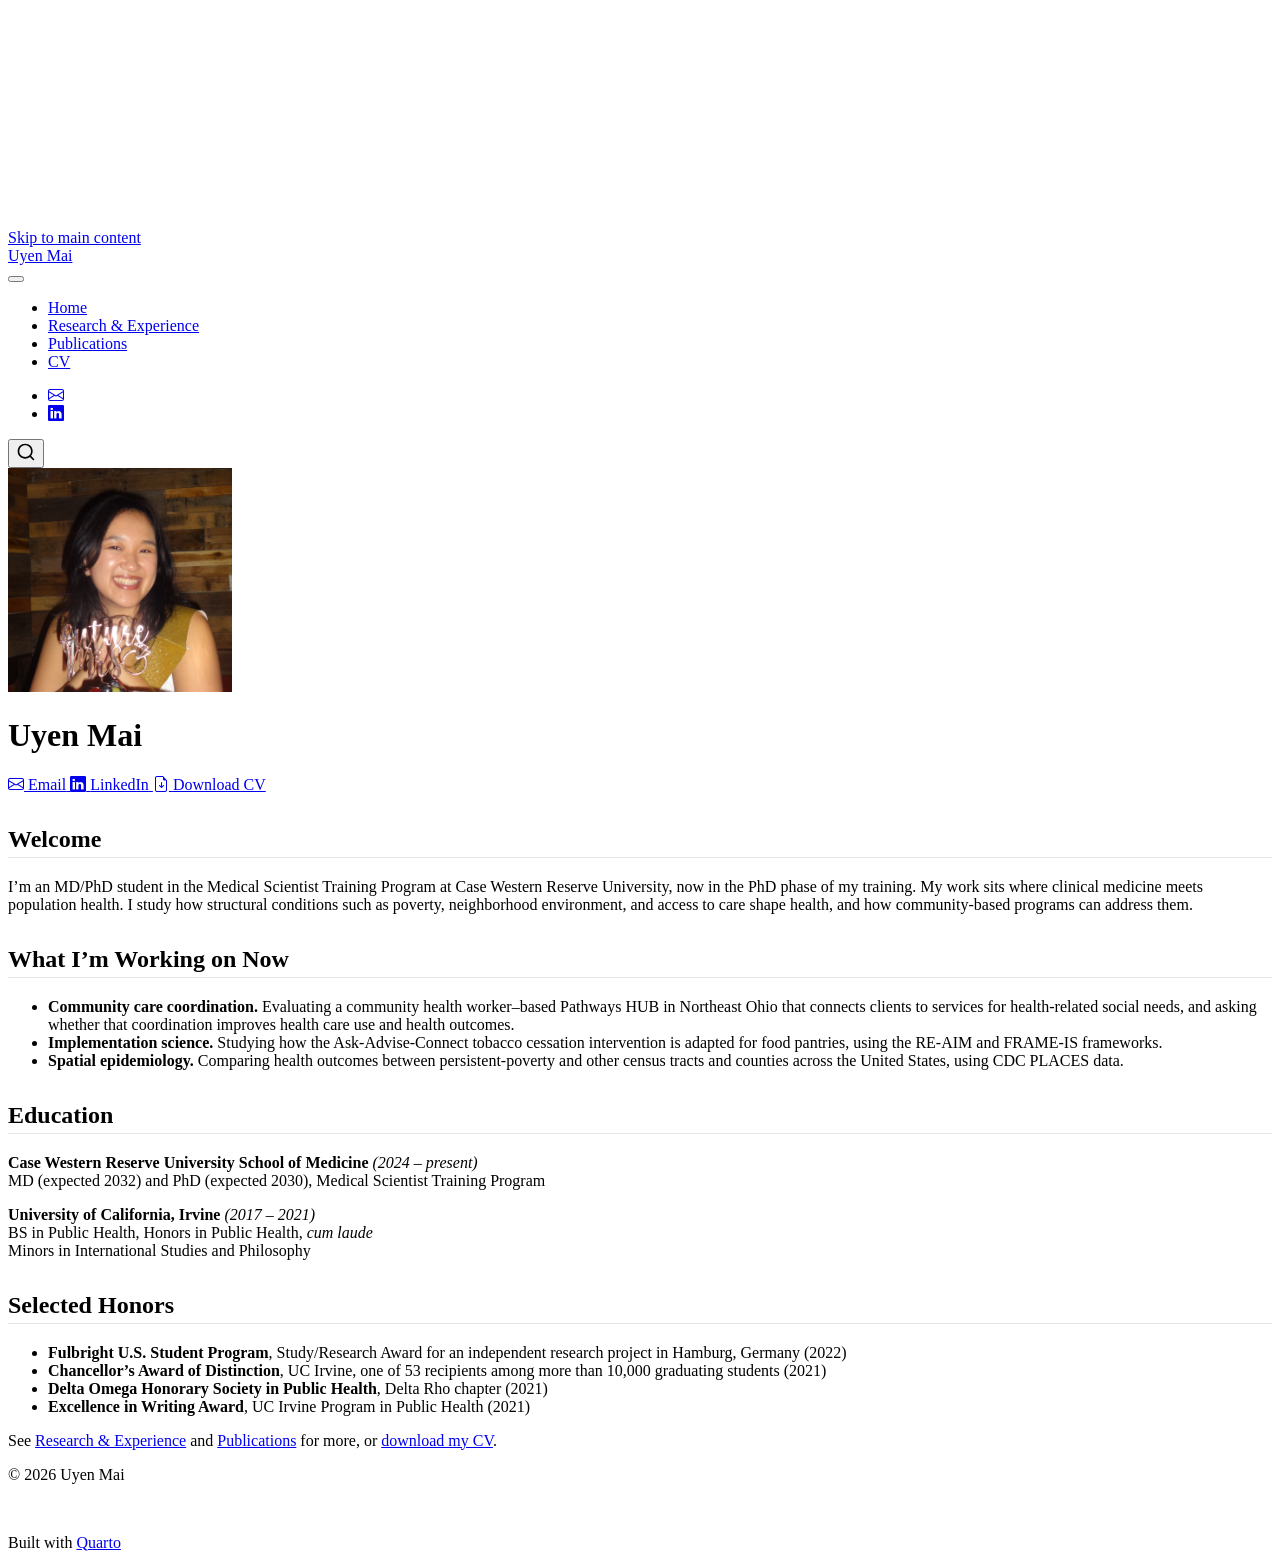
==== docs/index.html @ 264516aa "Add leadership roles, new profile photo, and favicon" ====
<!DOCTYPE html>
<html xmlns="http://www.w3.org/1999/xhtml" lang="en" xml:lang="en"><head>

<meta charset="utf-8">
<meta name="generator" content="quarto-1.11.9">

<meta name="viewport" content="width=device-width, initial-scale=1.0, user-scalable=yes">


<title>Uyen Mai</title>
<style>
/* Default styles provided by pandoc.
** See https://pandoc.org/MANUAL.html#variables-for-html for config info.
*/
span.smallcaps{font-variant: small-caps;}
div.columns{display: flex; gap: 1.5em;}
div.column{flex: auto;}
@media screen {
div.columns{gap: min(4vw, 1.5em);}
div.column{overflow-x: auto;}
}
div.hanging-indent{margin-left: 1.5em; text-indent: -1.5em;}
ul.task-list{list-style: none;}
ul.task-list li input[type="checkbox"] {
  width: 0.8em;
  margin: 0 0.8em 0.2em -1em; /* quarto-specific, see https://github.com/quarto-dev/quarto-cli/issues/4556 */ 
  vertical-align: middle;
}
</style>


<script src="site_libs/quarto-nav/quarto-nav.js"></script>
<script src="site_libs/quarto-nav/headroom.min.js"></script>
<script src="site_libs/clipboard/clipboard.min.js"></script>
<script src="site_libs/quarto-search/autocomplete.umd.js"></script>
<script src="site_libs/quarto-search/fuse.min.js"></script>
<script src="site_libs/quarto-search/quarto-search.js"></script>
<meta name="quarto:offset" content="./">
<link href="./favicon.png" rel="icon" type="image/png">
<script src="site_libs/quarto-html/quarto.js" type="module"></script>
<script src="site_libs/quarto-html/tabsets/tabsets.js" type="module"></script>
<script src="site_libs/quarto-html/scrollable-regions/scrollable-regions.js" type="module"></script>
<script src="site_libs/quarto-html/popper.min.js"></script>
<script src="site_libs/quarto-html/tippy.umd.min.js"></script>
<link href="site_libs/quarto-html/tippy.css" rel="stylesheet">
<link href="site_libs/quarto-html/quarto-syntax-highlighting-63b5708e65d6cd79cd7618c58d0c21e7.css" rel="stylesheet" id="quarto-text-highlighting-styles">
<script src="site_libs/bootstrap/bootstrap.min.js"></script>
<link href="site_libs/bootstrap/bootstrap-icons.css" rel="stylesheet">
<link href="site_libs/bootstrap/bootstrap-d31a0c91b01e363be7b7a36e602e2c70.min.css" rel="stylesheet" append-hash="true" id="quarto-bootstrap" data-mode="light">
<script id="quarto-search-options" type="application/json">{
  "location": "navbar",
  "copy-button": false,
  "collapse-after": 3,
  "panel-placement": "end",
  "type": "overlay",
  "limit": 50,
  "keyboard-shortcut": [
    "f",
    "/",
    "s"
  ],
  "show-item-context": false,
  "language": {
    "search-no-results-text": "No results",
    "search-matching-documents-text": "matching documents",
    "search-copy-link-title": "Copy link to search",
    "search-hide-matches-text": "Hide additional matches",
    "search-more-match-text": "more match in this document",
    "search-more-matches-text": "more matches in this document",
    "search-clear-button-title": "Clear",
    "search-text-placeholder": "",
    "search-detached-cancel-button-title": "Cancel",
    "search-submit-button-title": "Submit",
    "search-label": "Search"
  }
}</script>


<link rel="stylesheet" href="styles.css">
</head>

<body class="nav-fixed fullcontent quarto-light"><a id="quarto-skip-link" class="visually-hidden-focusable" href="#quarto-document-content">Skip to main content</a>

<div id="quarto-search-results"></div>
  <header id="quarto-header" class="headroom fixed-top">
    <nav class="navbar navbar-expand-lg " data-bs-theme="dark" aria-label="Site">
      <div class="navbar-container container-fluid">
      <div class="navbar-brand-container mx-auto">
    <a class="navbar-brand" href="./index.html">
    <span class="navbar-title">Uyen Mai</span>
    </a>
  </div>
          <button class="navbar-toggler" type="button" data-bs-toggle="collapse" data-bs-target="#navbarCollapse" aria-controls="navbarCollapse" aria-expanded="false" aria-label="Toggle navigation" onclick="if (window.quartoToggleHeadroom) { window.quartoToggleHeadroom(); }">
  <span class="navbar-toggler-icon"></span>
</button>
          <div class="collapse navbar-collapse" id="navbarCollapse">
            <ul class="navbar-nav navbar-nav-scroll me-auto">
  <li class="nav-item">
    <a class="nav-link active" href="./index.html" aria-current="page"> 
<span class="menu-text">Home</span></a>
  </li>  
  <li class="nav-item">
    <a class="nav-link" href="./research.html"> 
<span class="menu-text">Research &amp; Experience</span></a>
  </li>  
  <li class="nav-item">
    <a class="nav-link" href="./publications.html"> 
<span class="menu-text">Publications</span></a>
  </li>  
  <li class="nav-item">
    <a class="nav-link" href="./cv.pdf"> 
<span class="menu-text">CV</span></a>
  </li>  
</ul>
            <ul class="navbar-nav navbar-nav-scroll ms-auto">
  <li class="nav-item compact">
    <a class="nav-link" href="mailto:utm@case.edu"> <i class="bi bi-envelope" role="img" aria-label="Email">
</i> 
<span class="menu-text"></span></a>
  </li>  
  <li class="nav-item compact">
    <a class="nav-link" href="https://www.linkedin.com/in/umai/"> <i class="bi bi-linkedin" role="img" aria-label="LinkedIn">
</i> 
<span class="menu-text"></span></a>
  </li>  
</ul>
          </div> <!-- /navcollapse -->
            <div class="quarto-navbar-tools">
</div>
            <div id="quarto-search" class="" title="Search"></div>
      </div> <!-- /container-fluid -->
    </nav>
</header>
<!-- content -->
<div id="quarto-content" class="quarto-container page-columns page-rows-contents page-layout-article page-navbar">
<!-- sidebar -->
<!-- margin-sidebar -->
    
<!-- main -->
<div class="quarto-about-trestles">
  <div class="about-entity">
    <img src="profile.jpg" alt="Photo of Uyen Mai" class="about-image
  round " style="height: 14em; width: 14em;">
<header id="title-block-header" class="quarto-title-block default">
<div class="quarto-title">
<h1 class="title">Uyen Mai</h1>
</div>
<div class="quarto-title-meta">
  </div>
</header>
    <div class="about-links">
  <a href="mailto:utm@case.edu" class="about-link" rel="" target="">
    <i class="bi bi-envelope"></i>
     <span class="about-link-text">Email</span>
  </a>
  <a href="https://www.linkedin.com/in/umai/" class="about-link" rel="" target="">
    <i class="bi bi-linkedin"></i>
     <span class="about-link-text">LinkedIn</span>
  </a>
  <a href="/cv.pdf" class="about-link" rel="" target="">
    <i class="bi bi-file-earmark-arrow-down"></i>
     <span class="about-link-text">Download CV</span>
  </a>
</div>
  </div>
  <div class="about-contents"><main class="content" id="quarto-document-content" tabindex="-1">
<section id="welcome" class="level2">
<h2 data-anchor-id="welcome">Welcome</h2>
<p>I’m an MD/PhD student in the Medical Scientist Training Program at Case Western Reserve University, now in the PhD phase of my training. My work sits where clinical medicine meets population health. I study how structural conditions such as poverty, neighborhood environment, and access to care shape health, and how community-based programs can address them.</p>
</section>
<section id="what-im-working-on-now" class="level2">
<h2 data-anchor-id="what-im-working-on-now">What I’m Working on Now</h2>
<ul>
<li><strong>Community care coordination.</strong> Evaluating a community health worker–based Pathways HUB in Northeast Ohio that connects clients to services for health-related social needs, and asking whether that coordination improves health care use and health outcomes.</li>
<li><strong>Implementation science.</strong> Studying how the Ask-Advise-Connect tobacco cessation intervention is adapted for food pantries, using the RE-AIM and FRAME-IS frameworks.</li>
<li><strong>Spatial epidemiology.</strong> Comparing health outcomes between persistent-poverty and other census tracts and counties across the United States, using CDC PLACES data.</li>
</ul>
</section>
<section id="education" class="level2">
<h2 data-anchor-id="education">Education</h2>
<p><strong>Case Western Reserve University School of Medicine</strong> <em>(2024 – present)</em><br>
MD (expected 2032) and PhD (expected 2030), Medical Scientist Training Program</p>
<p><strong>University of California, Irvine</strong> <em>(2017 – 2021)</em><br>
BS in Public Health, Honors in Public Health, <em>cum laude</em><br>
Minors in International Studies and Philosophy</p>
</section>
<section id="selected-honors" class="level2">
<h2 data-anchor-id="selected-honors">Selected Honors</h2>
<ul>
<li><strong>Fulbright U.S. Student Program</strong>, Study/Research Award for an independent research project in Hamburg, Germany (2022)</li>
<li><strong>Chancellor’s Award of Distinction</strong>, UC Irvine, one of 53 recipients among more than 10,000 graduating students (2021)</li>
<li><strong>Delta Omega Honorary Society in Public Health</strong>, Delta Rho chapter (2021)</li>
<li><strong>Excellence in Writing Award</strong>, UC Irvine Program in Public Health (2021)</li>
</ul>
<p>See <a href="./research.html">Research &amp; Experience</a> and <a href="./publications.html">Publications</a> for more, or <a href="cv.pdf">download my CV</a>.</p>


</section>
</main></div>
</div>
 <!-- /main -->
<script id="quarto-html-after-body" type="application/javascript">
  window.document.addEventListener("DOMContentLoaded", function (event) {
    const isCodeAnnotation = (el) => {
      for (const clz of el.classList) {
        if (clz.startsWith('code-annotation-')) {                     
          return true;
        }
      }
      return false;
    }
    const onCopySuccess = function(e) {
      // button target
      const button = e.trigger;
      // don't keep focus
      button.blur();
      // flash "checked"
      button.classList.add('code-copy-button-checked');
      var currentTitle = button.getAttribute("title");
      button.setAttribute("title", "Copied!");
      let tooltip;
      if (window.bootstrap) {
        button.setAttribute("data-bs-toggle", "tooltip");
        button.setAttribute("data-bs-placement", "left");
        button.setAttribute("data-bs-title", "Copied!");
        tooltip = new bootstrap.Tooltip(button, 
          { trigger: "manual", 
            customClass: "code-copy-button-tooltip",
            offset: [0, -8]});
        tooltip.show();    
      }
      setTimeout(function() {
        if (tooltip) {
          tooltip.hide();
          button.removeAttribute("data-bs-title");
          button.removeAttribute("data-bs-toggle");
          button.removeAttribute("data-bs-placement");
        }
        button.setAttribute("title", currentTitle);
        button.classList.remove('code-copy-button-checked');
      }, 1000);
      // clear code selection
      e.clearSelection();
    }
    const getTextToCopy = function(trigger) {
      const outerScaffold = trigger.parentElement.cloneNode(true);
      const codeEl = outerScaffold.querySelector('code');
      for (const childEl of codeEl.children) {
        if (isCodeAnnotation(childEl)) {
          childEl.remove();
        }
      }
      return codeEl.innerText;
    }
    const clipboard = new window.ClipboardJS('.code-copy-button:not([data-in-quarto-modal])', {
      text: getTextToCopy
    });
    clipboard.on('success', onCopySuccess);
    if (window.document.getElementById('quarto-embedded-source-code-modal')) {
      const clipboardModal = new window.ClipboardJS('.code-copy-button[data-in-quarto-modal]', {
        text: getTextToCopy,
        container: window.document.getElementById('quarto-embedded-source-code-modal')
      });
      clipboardModal.on('success', onCopySuccess);
    }
      var localhostRegex = new RegExp(/^(?:http|https):\/\/localhost\:?[0-9]*\//);
      var mailtoRegex = new RegExp(/^mailto:/);
        var filterRegex = new RegExp('/' + window.location.host + '/');
      var isInternal = (href) => {
          return filterRegex.test(href) || localhostRegex.test(href) || mailtoRegex.test(href);
      }
      // Inspect non-navigation links and adorn them if external
      window.quartoDecorateExternalLinks = function (root) {
     var links = (root || window.document).querySelectorAll('a[href]:not(.nav-link):not(.navbar-brand):not(.toc-action):not(.sidebar-link):not(.sidebar-item-toggle):not(.pagination-link):not(.no-external):not([aria-hidden]):not(.dropdown-item):not(.quarto-navigation-tool):not(.about-link)');
      for (var i=0; i<links.length; i++) {
        const link = links[i];
        if (!isInternal(link.href)) {
          // undo the damage that might have been done by quarto-nav.js in the case of
          // links that we want to consider external
          if (link.dataset.originalHref !== undefined) {
            link.href = link.dataset.originalHref;
          }
          if (!link.classList.contains('no-external-icon')) {
          }
        }
      }
      };
      window.quartoDecorateExternalLinks(window.document);
    // Esc closes the popup (WCAG 1.4.13) and focus leaving both trigger and
    // popup closes it (WCAG 2.4.11); tippy handles neither for interactive popups.
    const hideOnEscAndFocusOut = {
      name: 'hideOnEscAndFocusOut',
      defaultValue: true,
      fn(instance) {
        const dismiss = () => {
          // A show scheduled by the trigger delay would otherwise reopen it
          instance.clearDelayTimeouts();
          instance.hide();
        };
        const onKeyDown = (event) => {
          if (event.key !== 'Escape') {
            return;
          }
          // Keep Esc from also reaching page handlers (e.g. reveal.js overview),
          // except an open reveal.js slide menu, which Esc should close too.
          // The menu handles keys only when its keyboard option is on.
          const menuHandlesEsc = window.Reveal?.getPlugin?.('menu')?.isOpen() &&
            window.Reveal.getConfig().menu?.keyboard !== false;
          if (!menuHandlesEsc) {
            event.stopPropagation();
          }
          if (instance.popper.contains(window.document.activeElement)) {
            // Disabled while refocusing so the focus trigger does not reopen it
            instance.disable();
            instance.reference.focus();
            instance.enable();
          }
          dismiss();
        };
        const onFocusOut = (event) => {
          const target = event.relatedTarget;
          if (target && !instance.reference.contains(target) &&
              !instance.popper.contains(target)) {
            dismiss();
          }
        };
        // On the trigger too: a click trigger (code-annotations: select) has no
        // blur handling. Attached for the instance's lifetime so leaving the
        // trigger also cancels a show still pending on the trigger delay.
        instance.reference.addEventListener('focusout', onFocusOut);
        return {
          onShow() {
            window.document.addEventListener('keydown', onKeyDown, true);
            instance.popper.addEventListener('focusout', onFocusOut);
          },
          onHide() {
            window.document.removeEventListener('keydown', onKeyDown, true);
            instance.popper.removeEventListener('focusout', onFocusOut);
          },
          onDestroy() {
            instance.reference.removeEventListener('focusout', onFocusOut);
          },
        };
      },
    };
    function tippyHover(el, contentFn, onTriggerFn, onUntriggerFn) {
      const config = {
        allowHTML: true,
        maxWidth: 500,
        delay: 100,
        arrow: false,
        appendTo: function(el) {
            return el.parentElement;
        },
        interactive: true,
        interactiveBorder: 10,
        theme: 'quarto',
        placement: 'bottom-start',
        plugins: [hideOnEscAndFocusOut],
      };
      if (contentFn) {
        config.content = contentFn;
      }
      if (onTriggerFn) {
        config.onTrigger = onTriggerFn;
      }
      if (onUntriggerFn) {
        config.onUntrigger = onUntriggerFn;
      }
      window.tippy(el, config); 
    }
    const noterefs = window.document.querySelectorAll('a[role="doc-noteref"]');
    for (var i=0; i<noterefs.length; i++) {
      const ref = noterefs[i];
      tippyHover(ref, function() {
        // use id or data attribute instead here
        let href = ref.getAttribute('data-footnote-href') || ref.getAttribute('href');
        try { href = new URL(href).hash; } catch {}
        const id = href.replace(/^#\/?/, "");
        const note = window.document.getElementById(id);
        if (note) {
          return note.innerHTML;
        } else {
          return "";
        }
      });
    }
    const xrefs = window.document.querySelectorAll('a.quarto-xref');
    const processXRef = (id, note) => {
      // Strip column container classes
      const stripColumnClz = (el) => {
        el.classList.remove("page-full", "page-columns");
        if (el.children) {
          for (const child of el.children) {
            stripColumnClz(child);
          }
        }
      }
      stripColumnClz(note)
      if (id === null || id.startsWith('sec-')) {
        // Special case sections, only their first couple elements
        const container = document.createElement("div");
        if (note.children && note.children.length > 2) {
          container.appendChild(note.children[0].cloneNode(true));
          for (let i = 1; i < note.children.length; i++) {
            const child = note.children[i];
            if (child.tagName === "P" && child.innerText === "") {
              continue;
            } else {
              container.appendChild(child.cloneNode(true));
              break;
            }
          }
          if (window.Quarto?.typesetMath) {
            window.Quarto.typesetMath(container);
          }
          return container.innerHTML
        } else {
          if (window.Quarto?.typesetMath) {
            window.Quarto.typesetMath(note);
          }
          return note.innerHTML;
        }
      } else {
        // Remove any anchor links if they are present
        const anchorLink = note.querySelector('a.anchorjs-link');
        if (anchorLink) {
          anchorLink.remove();
        }
        if (window.Quarto?.typesetMath) {
          window.Quarto.typesetMath(note);
        }
        if (note.classList.contains("callout")) {
          return note.outerHTML;
        } else {
          return note.innerHTML;
        }
      }
    }
    for (var i=0; i<xrefs.length; i++) {
      const xref = xrefs[i];
      tippyHover(xref, undefined, function(instance) {
        instance.disable();
        let url = xref.getAttribute('href');
        let hash = undefined; 
        if (url.startsWith('#')) {
          hash = url;
        } else {
          try { hash = new URL(url).hash; } catch {}
        }
        if (hash) {
          const id = hash.replace(/^#\/?/, "");
          const note = window.document.getElementById(id);
          if (note !== null) {
            try {
              const html = processXRef(id, note.cloneNode(true));
              instance.setContent(html);
            } finally {
              instance.enable();
              instance.show();
            }
          } else {
            // See if we can fetch this
            fetch(url.split('#')[0])
            .then(res => res.text())
            .then(html => {
              const parser = new DOMParser();
              const htmlDoc = parser.parseFromString(html, "text/html");
              const note = htmlDoc.getElementById(id);
              if (note !== null) {
                const html = processXRef(id, note);
                instance.setContent(html);
              } 
            }).finally(() => {
              instance.enable();
              instance.show();
            });
          }
        } else {
          // See if we can fetch a full url (with no hash to target)
          // This is a special case and we should probably do some content thinning / targeting
          fetch(url)
          .then(res => res.text())
          .then(html => {
            const parser = new DOMParser();
            const htmlDoc = parser.parseFromString(html, "text/html");
            const note = htmlDoc.querySelector('main.content');
            if (note !== null) {
              // This should only happen for chapter cross references
              // (since there is no id in the URL)
              // remove the first header
              if (note.children.length > 0 && note.children[0].tagName === "HEADER") {
                note.children[0].remove();
              }
              const html = processXRef(null, note);
              instance.setContent(html);
            } 
          }).finally(() => {
            instance.enable();
            instance.show();
          });
        }
      }, function(instance) {
      });
    }
        let selectedAnnoteEl;
        const selectorForAnnotation = ( cell, annotation) => {
          let cellAttr = 'data-code-cell="' + cell + '"';
          let lineAttr = 'data-code-annotation="' +  annotation + '"';
          const selector = 'span[' + cellAttr + '][' + lineAttr + ']';
          return selector;
        }
        const selectCodeLines = (annoteEl) => {
          const doc = window.document;
          const targetCell = annoteEl.getAttribute("data-target-cell");
          const targetAnnotation = annoteEl.getAttribute("data-target-annotation");
          const annoteSpan = window.document.querySelector(selectorForAnnotation(targetCell, targetAnnotation));
          const lines = annoteSpan.getAttribute("data-code-lines").split(",");
          const lineIds = lines.map((line) => {
            return targetCell + "-" + line;
          })
          // Each band is positioned against its own containing block, which is
          // not the offsetParent of the lines, so place it from client rects.
          const placeBand = (band, firstEl, lastEl, codeBlock) => {
            const container = band.offsetParent;
            if (container === null) {
              return;
            }
            const containerRect = container.getBoundingClientRect();
            // Reveal.js scales slides with a transform, so convert client
            // pixels back to the CSS pixels of the container.
            const scale = containerRect.height / container.offsetHeight || 1;
            const firstRect = firstEl.getBoundingClientRect();
            const lastRect = lastEl.getBoundingClientRect();
            const top = (firstRect.top - containerRect.top) / scale - container.clientTop + container.scrollTop;
            const height = (lastRect.bottom - firstRect.top) / scale;
            band.style.top = top - 2 + "px";
            band.style.height = height + 4 + "px";
            if (codeBlock) {
              // Without the copy button wrapper, the containing block is wider
              // than the code block, so span the code block explicitly.
              const blockRect = codeBlock.getBoundingClientRect();
              band.style.left = (blockRect.left - containerRect.left) / scale - container.clientLeft + container.scrollLeft + "px";
              band.style.width = blockRect.width / scale + "px";
            }
          };
          if (lineIds.length > 0) {
            const el = window.document.getElementById(lineIds[0]);
            const lastEl = window.document.getElementById(lineIds[lineIds.length - 1]);
            const parent = el.parentElement.parentElement;
            // cook up a div (if necessary) and position it
            let div = window.document.getElementById("code-annotation-line-highlight");
            if (div === null) {
              div = window.document.createElement("div");
              div.setAttribute("id", "code-annotation-line-highlight");
              div.style.position = 'absolute';
              parent.appendChild(div);
            }
            placeBand(div, el, lastEl, parent.closest("div.sourceCode") || parent);
            let gutterDiv = window.document.getElementById("code-annotation-line-highlight-gutter");
            if (gutterDiv === null) {
              gutterDiv = window.document.createElement("div");
              gutterDiv.setAttribute("id", "code-annotation-line-highlight-gutter");
              gutterDiv.style.position = 'absolute';
              const codeCell = window.document.getElementById(targetCell);
              const gutter = codeCell.querySelector('.code-annotation-gutter');
              gutter.appendChild(gutterDiv);
            }
            placeBand(gutterDiv, el, lastEl);
            selectedAnnoteEl = annoteEl;
          }
        };
        const unselectCodeLines = () => {
          const elementsIds = ["code-annotation-line-highlight", "code-annotation-line-highlight-gutter"];
          elementsIds.forEach((elId) => {
            const div = window.document.getElementById(elId);
            if (div) {
              div.remove();
            }
          });
          selectedAnnoteEl = undefined;
        };
          // Handle positioning of the toggle
      window.addEventListener(
        "resize",
        throttle(() => {
          elRect = undefined;
          if (selectedAnnoteEl) {
            selectCodeLines(selectedAnnoteEl);
          }
        }, 10)
      );
      function throttle(fn, ms) {
      let throttle = false;
      let timer;
        return (...args) => {
          if(!throttle) { // first call gets through
              fn.apply(this, args);
              throttle = true;
          } else { // all the others get throttled
              if(timer) clearTimeout(timer); // cancel #2
              timer = setTimeout(() => {
                fn.apply(this, args);
                timer = throttle = false;
              }, ms);
          }
        };
      }
        // Attach click handler to the DT
        const annoteDls = window.document.querySelectorAll('dt[data-target-cell]');
        for (const annoteDlNode of annoteDls) {
          annoteDlNode.addEventListener('click', (event) => {
            const clickedEl = event.target;
            if (clickedEl !== selectedAnnoteEl) {
              unselectCodeLines();
              const activeEl = window.document.querySelector('dt[data-target-cell].code-annotation-active');
              if (activeEl) {
                activeEl.classList.remove('code-annotation-active');
              }
              selectCodeLines(clickedEl);
              clickedEl.classList.add('code-annotation-active');
            } else {
              // Unselect the line
              unselectCodeLines();
              clickedEl.classList.remove('code-annotation-active');
            }
          });
        }
    const findCites = (el) => {
      const parentEl = el.parentElement;
      if (parentEl) {
        const cites = parentEl.dataset.cites;
        if (cites) {
          return {
            el,
            cites: cites.split(' ')
          };
        } else {
          return findCites(el.parentElement)
        }
      } else {
        return undefined;
      }
    };
    var bibliorefs = window.document.querySelectorAll('a[role="doc-biblioref"]');
    for (var i=0; i<bibliorefs.length; i++) {
      const ref = bibliorefs[i];
      const citeInfo = findCites(ref);
      if (citeInfo) {
        tippyHover(citeInfo.el, function() {
          var popup = window.document.createElement('div');
          citeInfo.cites.forEach(function(cite) {
            var citeDiv = window.document.createElement('div');
            citeDiv.classList.add('hanging-indent');
            citeDiv.classList.add('csl-entry');
            var biblioDiv = window.document.getElementById('ref-' + cite);
            if (biblioDiv) {
              citeDiv.innerHTML = biblioDiv.innerHTML;
            }
            popup.appendChild(citeDiv);
          });
          return popup.innerHTML;
        });
      }
    }
  });
  </script>
  <script type="application/javascript">
  window.quartoScrollableRegionsLabels = {"code":"Scrollable code","output":"Scrollable output"};
  </script>
</div> <!-- /content -->
<footer class="footer">
  <div class="nav-footer">
    <div class="nav-footer-left">
<p>© 2026 Uyen Mai</p>
</div>   
    <div class="nav-footer-center">
      &nbsp;
    </div>
    <div class="nav-footer-right">
<p>Built with <a href="https://quarto.org">Quarto</a></p>
</div>
  </div>
</footer>




</body></html>
---- docs/site_libs/quarto-html/tippy.css ----
.tippy-box[data-animation=fade][data-state=hidden]{opacity:0}[data-tippy-root]{max-width:calc(100vw - 10px)}.tippy-box{position:relative;background-color:#333;color:#fff;border-radius:4px;font-size:14px;line-height:1.4;white-space:normal;outline:0;transition-property:transform,visibility,opacity}.tippy-box[data-placement^=top]>.tippy-arrow{bottom:0}.tippy-box[data-placement^=top]>.tippy-arrow:before{bottom:-7px;left:0;border-width:8px 8px 0;border-top-color:initial;transform-origin:center top}.tippy-box[data-placement^=bottom]>.tippy-arrow{top:0}.tippy-box[data-placement^=bottom]>.tippy-arrow:before{top:-7px;left:0;border-width:0 8px 8px;border-bottom-color:initial;transform-origin:center bottom}.tippy-box[data-placement^=left]>.tippy-arrow{right:0}.tippy-box[data-placement^=left]>.tippy-arrow:before{border-width:8px 0 8px 8px;border-left-color:initial;right:-7px;transform-origin:center left}.tippy-box[data-placement^=right]>.tippy-arrow{left:0}.tippy-box[data-placement^=right]>.tippy-arrow:before{left:-7px;border-width:8px 8px 8px 0;border-right-color:initial;transform-origin:center right}.tippy-box[data-inertia][data-state=visible]{transition-timing-function:cubic-bezier(.54,1.5,.38,1.11)}.tippy-arrow{width:16px;height:16px;color:#333}.tippy-arrow:before{content:"";position:absolute;border-color:transparent;border-style:solid}.tippy-content{position:relative;padding:5px 9px;z-index:1}
---- docs/site_libs/quarto-html/quarto-syntax-highlighting-63b5708e65d6cd79cd7618c58d0c21e7.css ----
/* quarto syntax highlight colors */
:root {
  --quarto-hl-ot-color: #003B4F;
  --quarto-hl-at-color: #657422;
  --quarto-hl-ss-color: #20794D;
  --quarto-hl-an-color: #5E5E5E;
  --quarto-hl-fu-color: #4758AB;
  --quarto-hl-st-color: #20794D;
  --quarto-hl-cf-color: #003B4F;
  --quarto-hl-op-color: #5E5E5E;
  --quarto-hl-er-color: #AD0000;
  --quarto-hl-bn-color: #AD0000;
  --quarto-hl-al-color: #AD0000;
  --quarto-hl-va-color: #111111;
  --quarto-hl-bu-color: inherit;
  --quarto-hl-ex-color: inherit;
  --quarto-hl-pp-color: #AD0000;
  --quarto-hl-in-color: #5E5E5E;
  --quarto-hl-vs-color: #20794D;
  --quarto-hl-wa-color: #5E5E5E;
  --quarto-hl-do-color: #5E5E5E;
  --quarto-hl-im-color: #00769E;
  --quarto-hl-ch-color: #20794D;
  --quarto-hl-dt-color: #AD0000;
  --quarto-hl-fl-color: #AD0000;
  --quarto-hl-co-color: #5E5E5E;
  --quarto-hl-cv-color: #5E5E5E;
  --quarto-hl-cn-color: #8f5902;
  --quarto-hl-sc-color: #5E5E5E;
  --quarto-hl-dv-color: #AD0000;
  --quarto-hl-kw-color: #003B4F;
}

/* other quarto variables */
:root {
  --quarto-font-monospace: SFMono-Regular, Menlo, Monaco, Consolas, "Liberation Mono", "Courier New", monospace;
}

/* syntax highlight based on Pandoc's rules */
pre > code.sourceCode > span {
  color: #003B4F;
}

code.sourceCode > span {
  color: #003B4F;
}

div.sourceCode,
div.sourceCode pre.sourceCode {
  color: #003B4F;
}

/* Normal */
code span {
  color: #003B4F;
}

/* Alert */
code span.al {
  color: #AD0000;
  font-style: inherit;
}

/* Annotation */
code span.an {
  color: #5E5E5E;
  font-style: inherit;
}

/* Attribute */
code span.at {
  color: #657422;
  font-style: inherit;
}

/* BaseN */
code span.bn {
  color: #AD0000;
  font-style: inherit;
}

/* BuiltIn */
code span.bu {
  font-style: inherit;
}

/* ControlFlow */
code span.cf {
  color: #003B4F;
  font-weight: bold;
  font-style: inherit;
}

/* Char */
code span.ch {
  color: #20794D;
  font-style: inherit;
}

/* Constant */
code span.cn {
  color: #8f5902;
  font-style: inherit;
}

/* Comment */
code span.co {
  color: #5E5E5E;
  font-style: inherit;
}

/* CommentVar */
code span.cv {
  color: #5E5E5E;
  font-style: italic;
}

/* Documentation */
code span.do {
  color: #5E5E5E;
  font-style: italic;
}

/* DataType */
code span.dt {
  color: #AD0000;
  font-style: inherit;
}

/* DecVal */
code span.dv {
  color: #AD0000;
  font-style: inherit;
}

/* Error */
code span.er {
  color: #AD0000;
  font-style: inherit;
}

/* Extension */
code span.ex {
  font-style: inherit;
}

/* Float */
code span.fl {
  color: #AD0000;
  font-style: inherit;
}

/* Function */
code span.fu {
  color: #4758AB;
  font-style: inherit;
}

/* Import */
code span.im {
  color: #00769E;
  font-style: inherit;
}

/* Information */
code span.in {
  color: #5E5E5E;
  font-style: inherit;
}

/* Keyword */
code span.kw {
  color: #003B4F;
  font-weight: bold;
  font-style: inherit;
}

/* Operator */
code span.op {
  color: #5E5E5E;
  font-style: inherit;
}

/* Other */
code span.ot {
  color: #003B4F;
  font-style: inherit;
}

/* Preprocessor */
code span.pp {
  color: #AD0000;
  font-style: inherit;
}

/* SpecialChar */
code span.sc {
  color: #5E5E5E;
  font-style: inherit;
}

/* SpecialString */
code span.ss {
  color: #20794D;
  font-style: inherit;
}

/* String */
code span.st {
  color: #20794D;
  font-style: inherit;
}

/* Variable */
code span.va {
  color: #111111;
  font-style: inherit;
}

/* VerbatimString */
code span.vs {
  color: #20794D;
  font-style: inherit;
}

/* Warning */
code span.wa {
  color: #5E5E5E;
  font-style: italic;
}

.prevent-inlining {
  content: "</";
}

/*# sourceMappingURL=054cc16b9e9817627be6994582d2ffb5.css.map */
---- docs/styles.css ----
/* Light touches on top of the cosmo theme */
h2 {
  margin-top: 2rem;
  padding-bottom: 0.25rem;
  border-bottom: 1px solid #e5e5e5;
}

.about-entity .about-link {
  border-radius: 999px;
}

table {
  font-size: 0.95rem;
}

ol li {
  margin-bottom: 0.75rem;
}
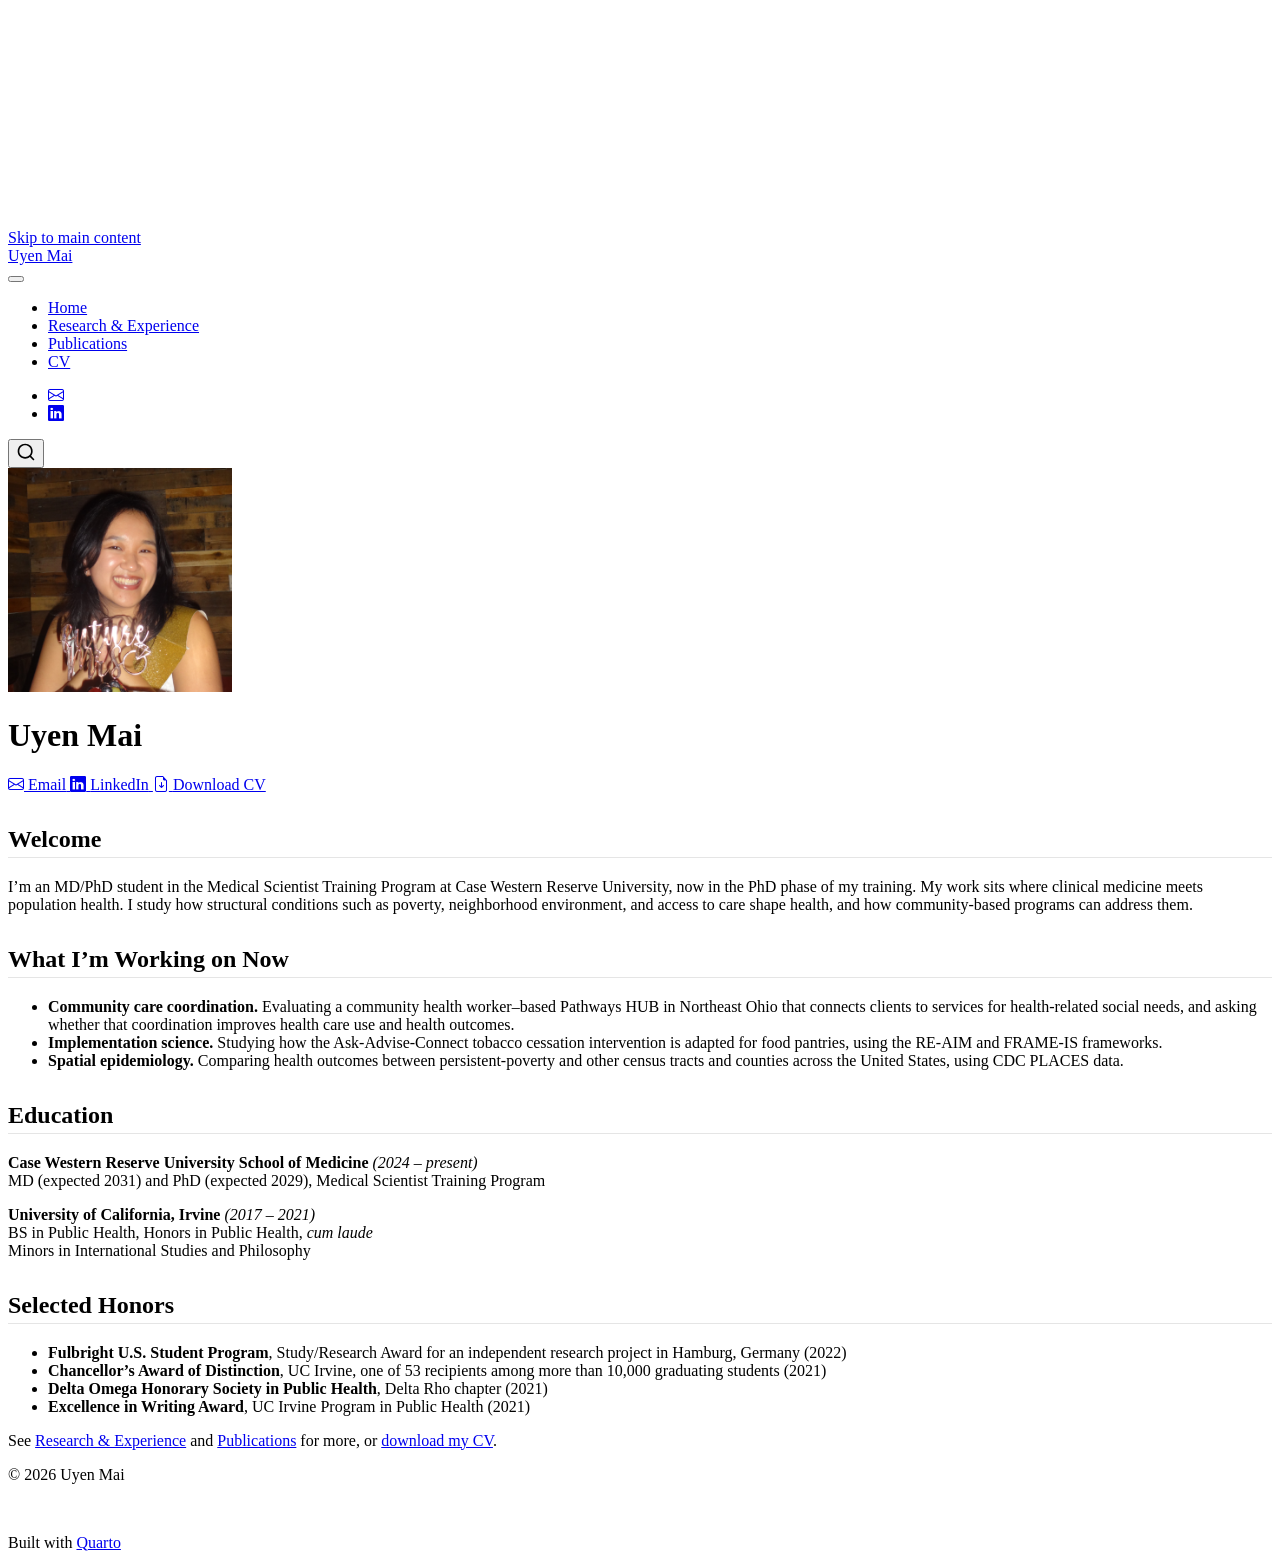
==== commit 21f4df85: "Update expected MD and PhD years" ====
--- a/docs/index.html
+++ b/docs/index.html
@@ -179,7 +179,7 @@
 <section id="education" class="level2">
 <h2 data-anchor-id="education">Education</h2>
 <p><strong>Case Western Reserve University School of Medicine</strong> <em>(2024 – present)</em><br>
-MD (expected 2032) and PhD (expected 2030), Medical Scientist Training Program</p>
+MD (expected 2031) and PhD (expected 2029), Medical Scientist Training Program</p>
 <p><strong>University of California, Irvine</strong> <em>(2017 – 2021)</em><br>
 BS in Public Health, Honors in Public Health, <em>cum laude</em><br>
 Minors in International Studies and Philosophy</p>
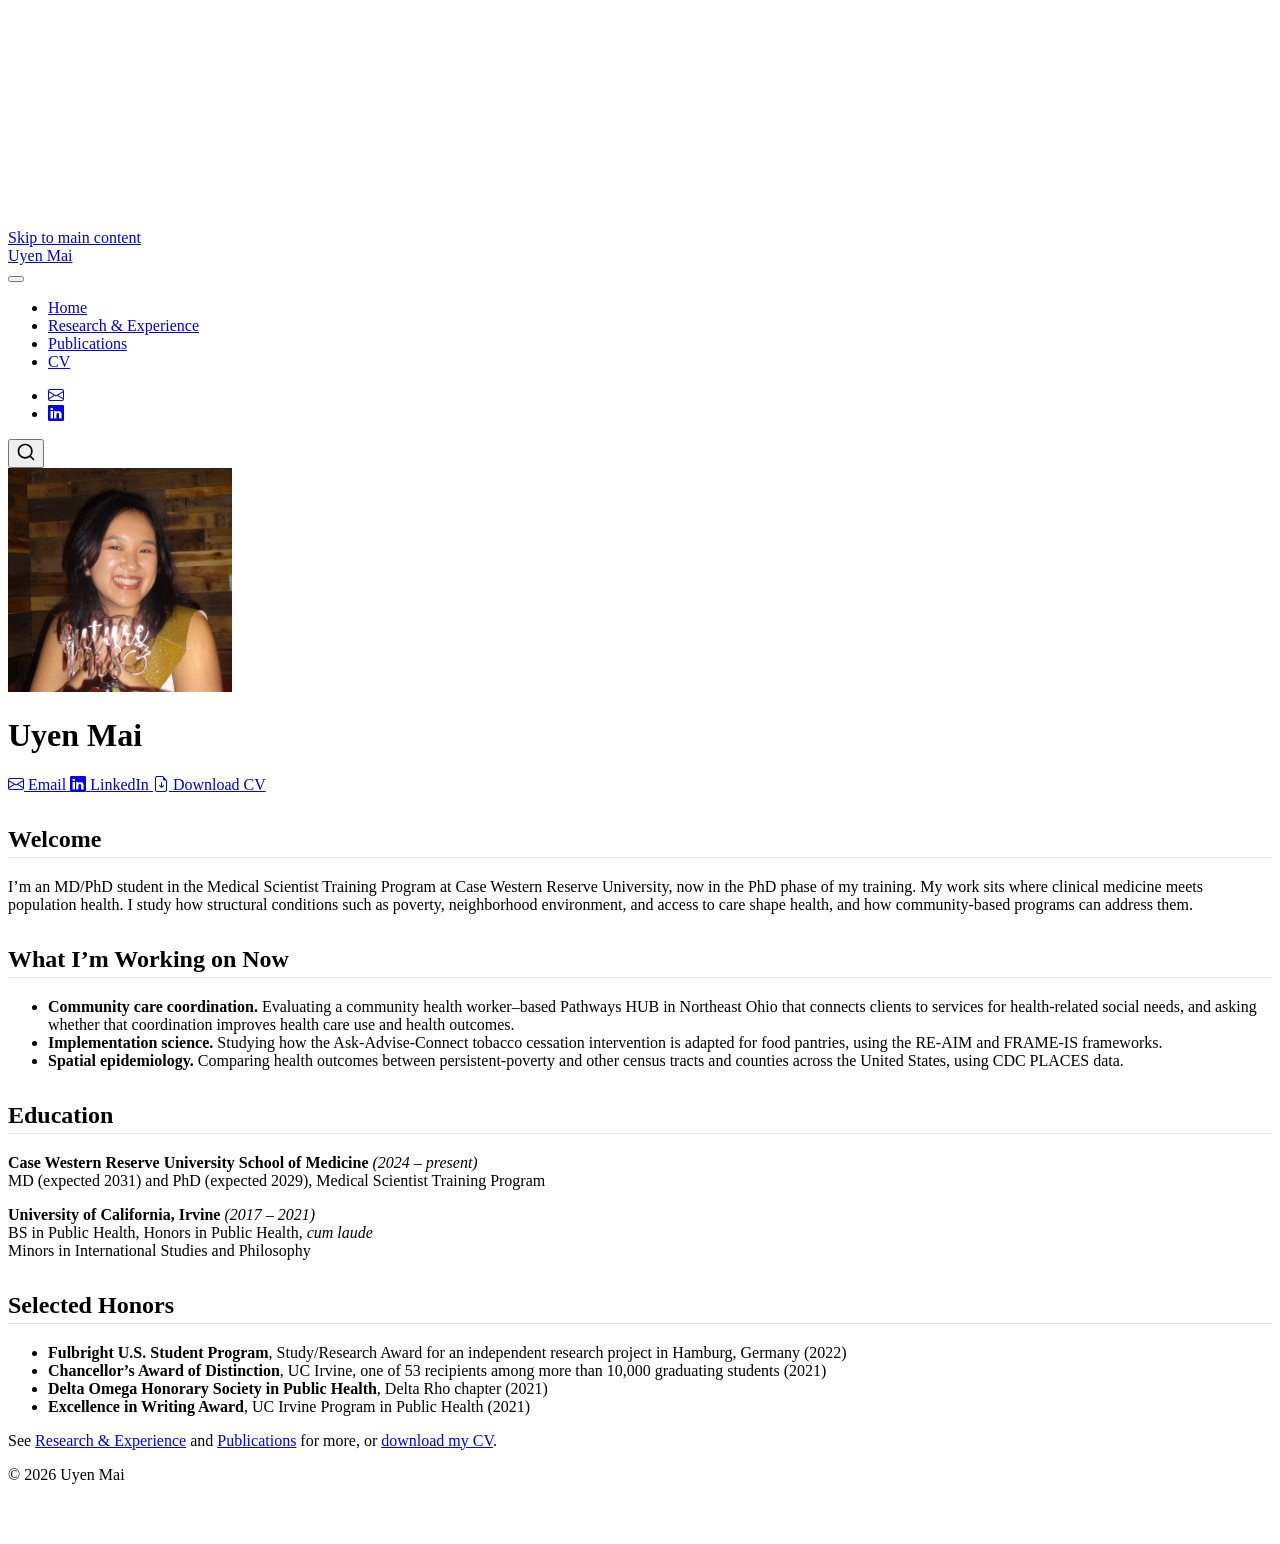
==== commit bb21717c: "Remove Built with Quarto footer" ====
--- a/docs/index.html
+++ b/docs/index.html
@@ -678,8 +678,8 @@
       &nbsp;
     </div>
     <div class="nav-footer-right">
-<p>Built with <a href="https://quarto.org">Quarto</a></p>
-</div>
+      &nbsp;
+    </div>
   </div>
 </footer>
 
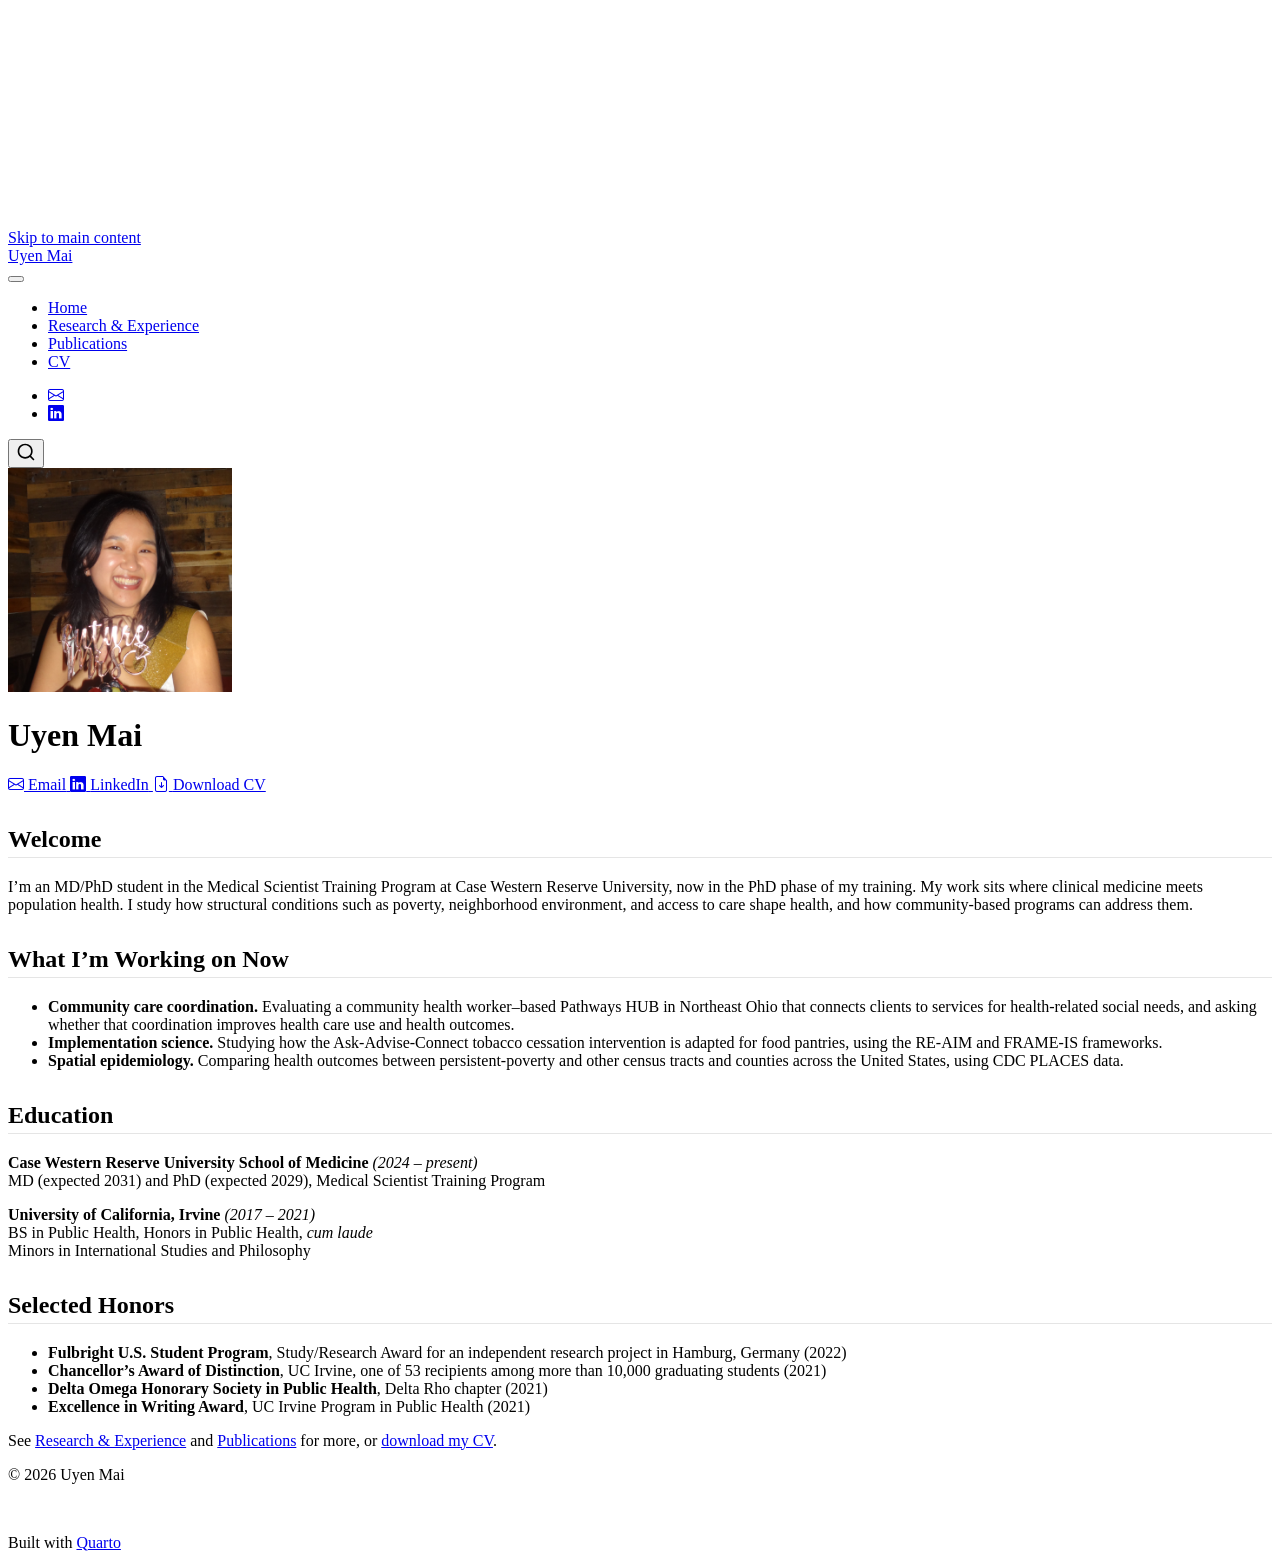
==== commit 5abba0f1: "Restore Built with Quarto footer" ====
--- a/docs/index.html
+++ b/docs/index.html
@@ -678,8 +678,8 @@
       &nbsp;
     </div>
     <div class="nav-footer-right">
-      &nbsp;
-    </div>
+<p>Built with <a href="https://quarto.org">Quarto</a></p>
+</div>
   </div>
 </footer>
 
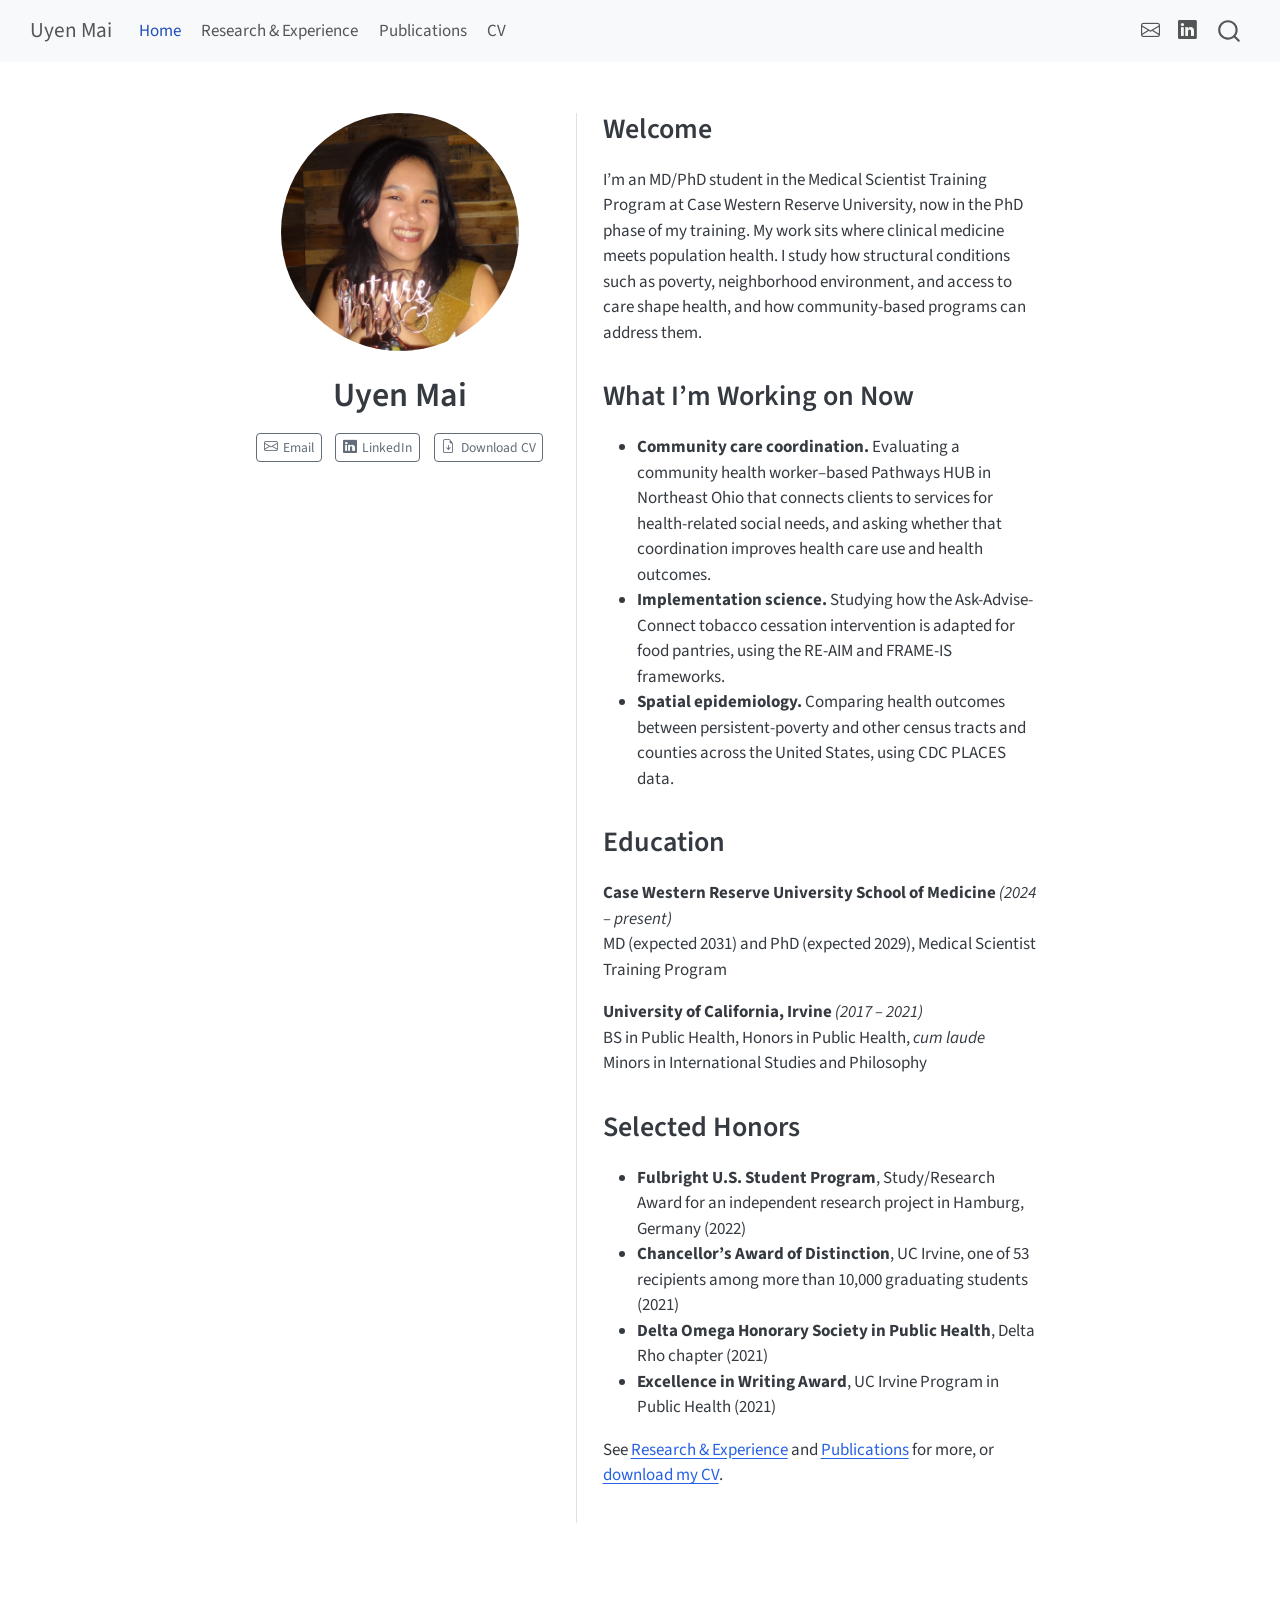
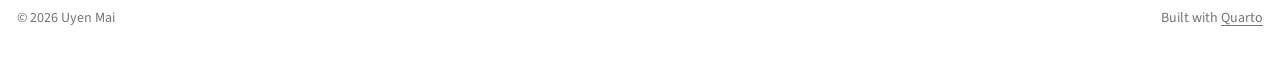
==== commit 4d7ad19d: "Update BMC Medical Education citation (published 2025) Co-Authored-By: Claude Opus 5.5 <noreply@anth" ====
--- a/docs/index.html
+++ b/docs/index.html
@@ -46,7 +46,7 @@
 <link href="site_libs/quarto-html/quarto-syntax-highlighting-63b5708e65d6cd79cd7618c58d0c21e7.css" rel="stylesheet" id="quarto-text-highlighting-styles">
 <script src="site_libs/bootstrap/bootstrap.min.js"></script>
 <link href="site_libs/bootstrap/bootstrap-icons.css" rel="stylesheet">
-<link href="site_libs/bootstrap/bootstrap-d31a0c91b01e363be7b7a36e602e2c70.min.css" rel="stylesheet" append-hash="true" id="quarto-bootstrap" data-mode="light">
+<link href="site_libs/bootstrap/bootstrap-2f26042ee04390a409193c36bb3e8631.min.css" rel="stylesheet" append-hash="true" id="quarto-bootstrap" data-mode="light">
 <script id="quarto-search-options" type="application/json">{
   "location": "navbar",
   "copy-button": false,
